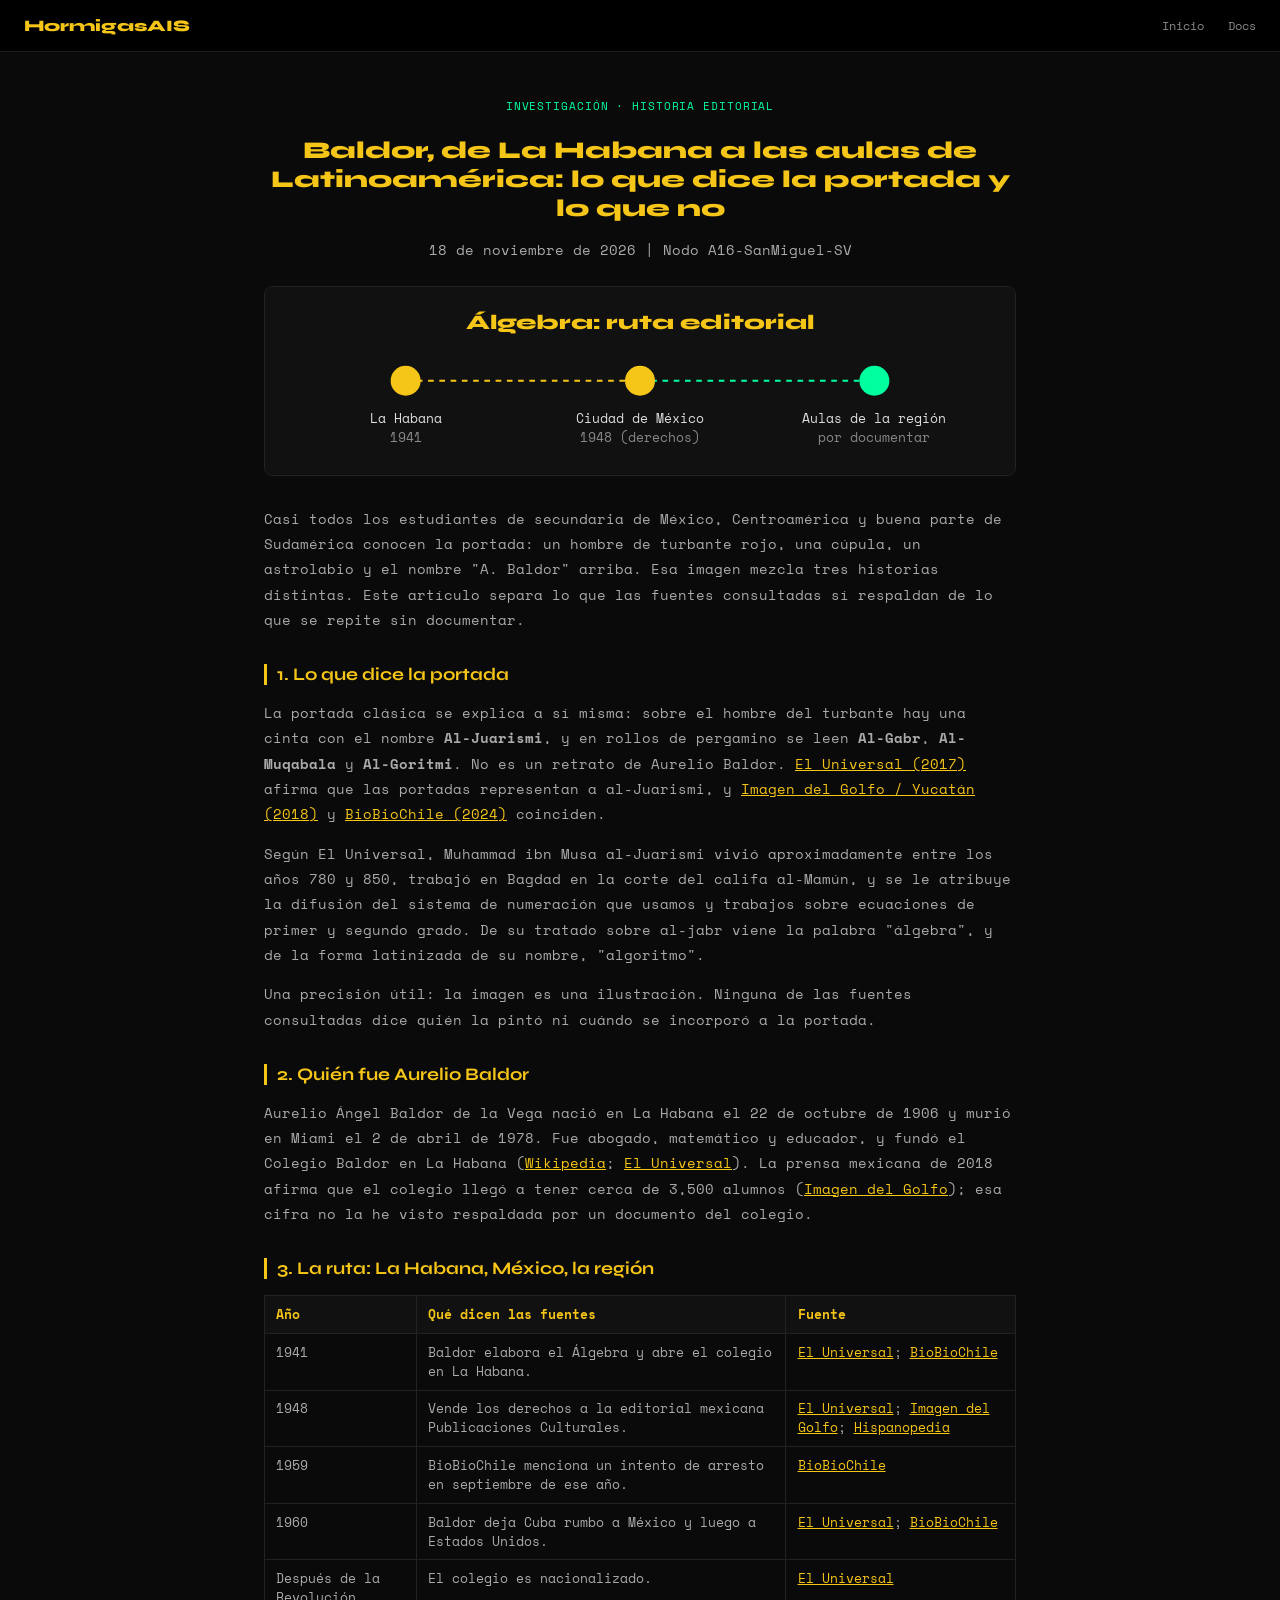
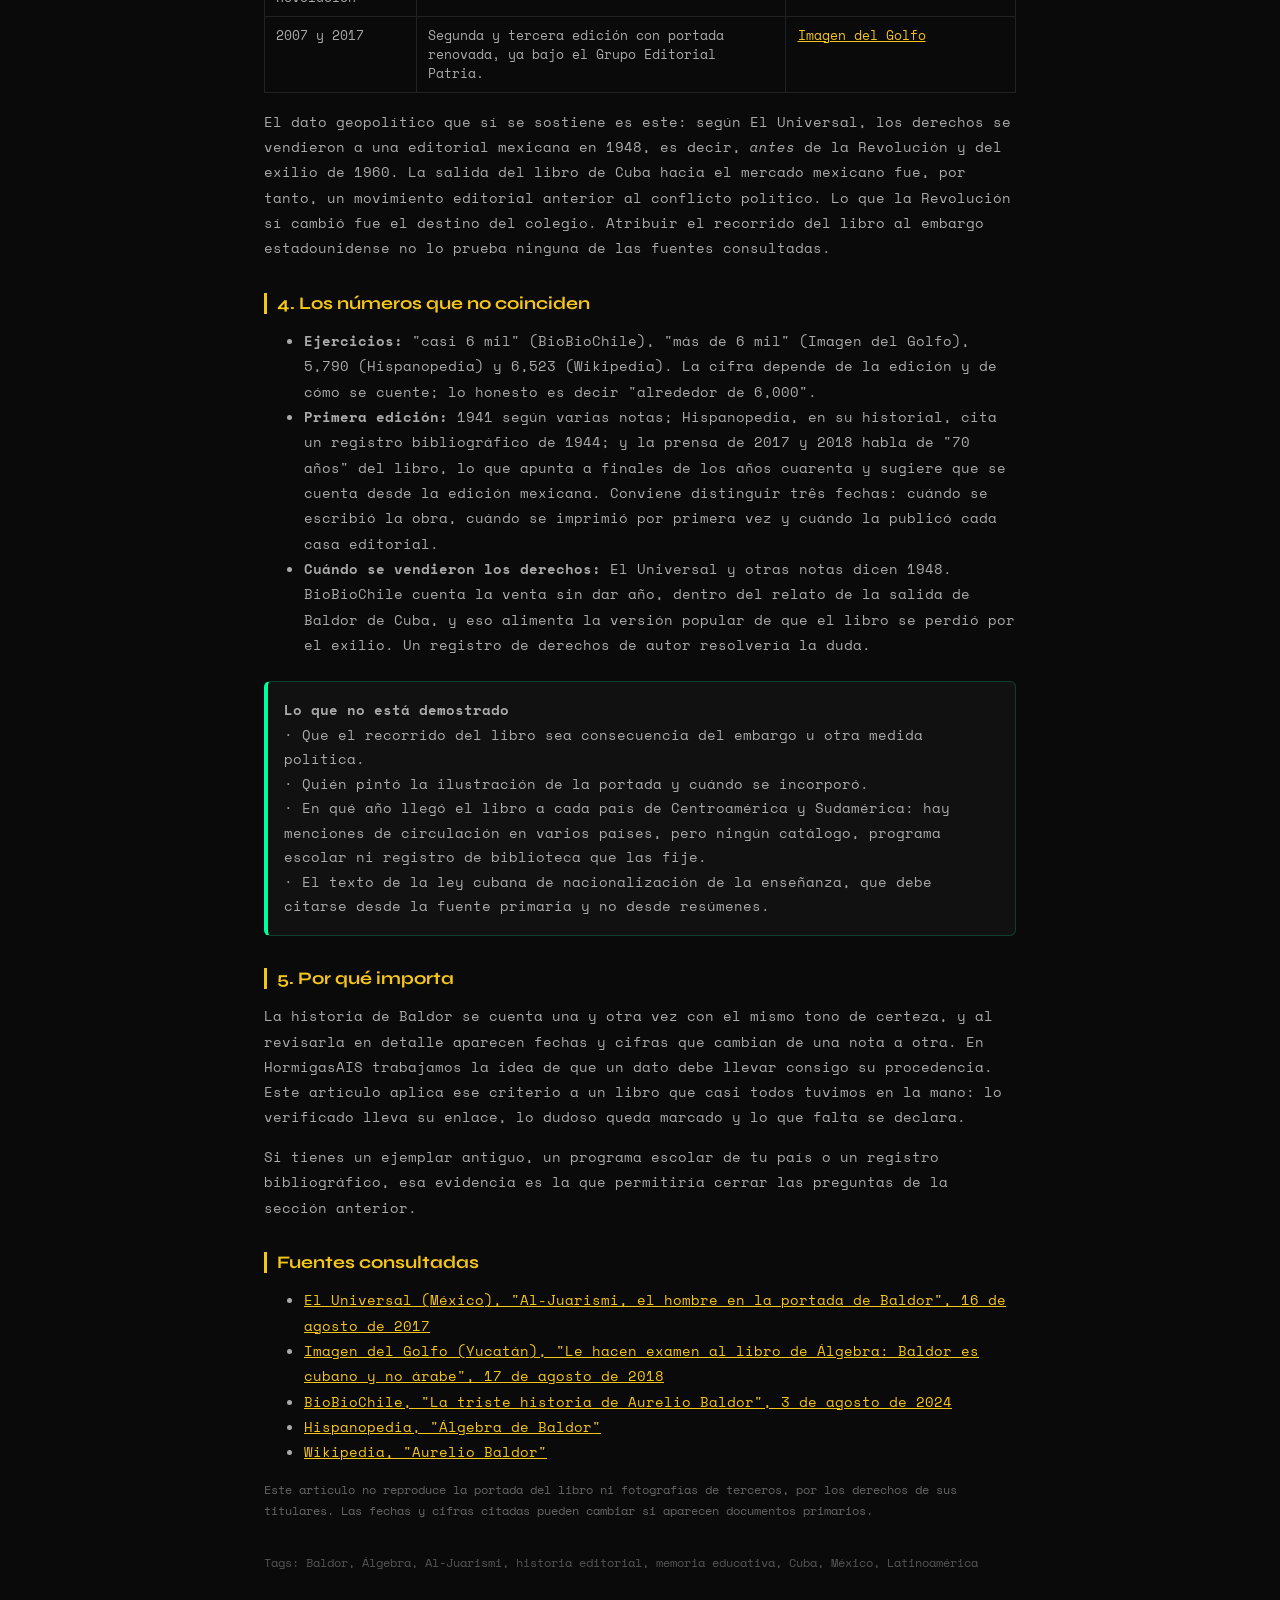
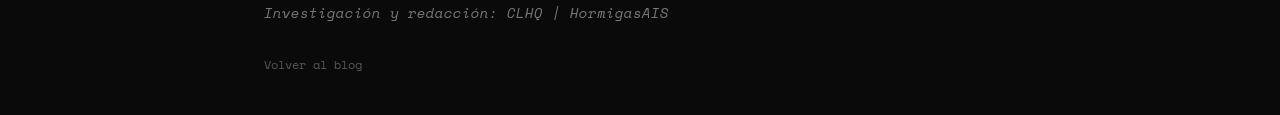
==== posts/baldor-de-la-habana-a-latinoamerica.html @ 8071de7f "docs(blog): añade artículo sobre la historia editorial del Álgebra de Baldor" ====
<!DOCTYPE html>
<html lang="es">
<head>
<meta charset="UTF-8">
<meta name="viewport" content="width=device-width, initial-scale=1.0">
<title>Baldor, de La Habana a las aulas de Latinoamérica: lo que dice la portada y lo que no | HormigasAIS</title>
<meta name="description" content="Qué dicen las fuentes sobre Aurelio Baldor, la portada con Al-Juarismi y el camino del Álgebra de Cuba a México y la región, con lo verificado, lo dudoso y lo pendiente.">
<meta property="og:type" content="article">
<meta property="og:title" content="Baldor, de La Habana a las aulas de Latinoamérica: lo que dice la portada y lo que no">
<meta property="og:description" content="Qué dicen las fuentes sobre Aurelio Baldor, la portada con Al-Juarismi y el camino del Álgebra de Cuba a México y la región, con lo verificado, lo dudoso y lo pendiente.">
<meta property="og:url" content="https://blog.hormigasais.com/posts/baldor-de-la-habana-a-latinoamerica.html">
<link rel="canonical" href="https://blog.hormigasais.com/posts/baldor-de-la-habana-a-latinoamerica.html">
<link rel="stylesheet" href="../assets/style.css">
<link href="https://fonts.googleapis.com/css2?family=Space+Mono:wght@400;700&family=Syne:wght@700;800&display=swap" rel="stylesheet">
<style>
  .post-content { max-width: 800px; margin: 0 auto; padding: 2.5rem 1.5rem; }
  .post-content h1 { font-family: 'Syne', sans-serif; font-weight: 800; color: #f5c518; font-size: 1.5rem; margin-bottom: 0.5rem; }
  .post-content h2 { font-family: 'Syne', sans-serif; color: #f5c518; font-size: 1.1rem; border-left: 3px solid #f5c518; padding-left: 10px; margin-top: 2rem; }
  .post-content p, .post-content ul, .post-content li { color: #aaa; font-size: 0.88rem; line-height: 1.8; }
  .post-content a { color: #f5c518; }
  .post-content figure { margin: 1.5rem 0; }
  .post-content svg { width: 100%; height: auto; border-radius: 8px; border: 1px solid #222; }
  .post-content table { width: 100%; border-collapse: collapse; margin: 1rem 0; font-size: 0.8rem; }
  .post-content th, .post-content td { border: 1px solid #222; padding: 0.55rem 0.7rem; color: #aaa; text-align: left; vertical-align: top; }
  .post-content th { color: #f5c518; background: #111; }
  .note-box { background: #111; border: 1px solid #00ff9f33; border-left: 4px solid #00ff9f; padding: 1rem; border-radius: 6px; margin: 1.5rem 0; font-size: 0.85rem; color: #aaa; line-height: 1.8; }
  .meta-tag { font-size: 0.7rem; text-transform: uppercase; letter-spacing: 0.08em; color: #00ff9f; }
  .post-date { font-size: 0.75rem; color: #555; }
  .tags-box { margin-top: 2rem; font-size: 0.72rem; color: #555; }
</style>
<script type="application/ld+json">
{"@context":"https://schema.org","@type":"Article","headline":"Baldor, de La Habana a las aulas de Latinoamérica: lo que dice la portada y lo que no","description":"Qué dicen las fuentes sobre Aurelio Baldor, la portada con Al-Juarismi y el camino del Álgebra de Cuba a México y la región, con lo verificado, lo dudoso y lo pendiente.","inLanguage":"es","datePublished":"2026-11-18","mainEntityOfPage":"https://blog.hormigasais.com/posts/baldor-de-la-habana-a-latinoamerica.html","author":{"@type":"Person","name":"Cristhiam Leonardo Hernández Quiñonez","url":"https://blog.hormigasais.com/posts/perfil_cto_cristhiam.html"},"publisher":{"@type":"Organization","name":"HormigasAIS","url":"https://hormigasais.com"}}
</script>
</head>
<body>

<nav>
  <a href="https://blog.hormigasais.com" style="font-family:'Syne',sans-serif;font-weight:800;color:#f5c518;text-decoration:none;">HormigasAIS</a>
  <div style="display:flex;gap:1.5rem;">
    <a href="https://hormigasais.com" style="font-size:0.78rem;color:#888;text-decoration:none;">Inicio</a>
    <a href="https://docs.hormigasais.com" style="font-size:0.78rem;color:#888;text-decoration:none;">Docs</a>
  </div>
</nav>

<article class="post-content">
  <header style="text-align: center;">
    <span class="meta-tag">INVESTIGACIÓN · HISTORIA EDITORIAL</span>
    <h1>Baldor, de La Habana a las aulas de Latinoamérica: lo que dice la portada y lo que no</h1>
    <p class="post-date">18 de noviembre de 2026 | Nodo A16-SanMiguel-SV</p>
  </header>

  <figure>
<svg viewBox="0 0 800 200" xmlns="http://www.w3.org/2000/svg" role="img" aria-label="Ruta editorial: La Habana, Ciudad de México, aulas de la región">
  <rect width="800" height="200" fill="#111"/>
  <line x1="150" y1="100" x2="400" y2="100" stroke="#f5c518" stroke-width="2" stroke-dasharray="6 6"/>
  <line x1="400" y1="100" x2="650" y2="100" stroke="#00ff9f" stroke-width="2" stroke-dasharray="6 6"/>
  <circle cx="150" cy="100" r="16" fill="#f5c518"/><circle cx="400" cy="100" r="16" fill="#f5c518"/><circle cx="650" cy="100" r="16" fill="#00ff9f"/>
  <g font-family="Space Mono, monospace" font-size="14" fill="#ddd" text-anchor="middle">
    <text x="150" y="145">La Habana</text><text x="150" y="165" fill="#888">1941</text>
    <text x="400" y="145">Ciudad de México</text><text x="400" y="165" fill="#888">1948 (derechos)</text>
    <text x="650" y="145">Aulas de la región</text><text x="650" y="165" fill="#888">por documentar</text>
  </g>
  <text x="400" y="45" font-family="Syne, sans-serif" font-weight="800" font-size="22" fill="#f5c518" text-anchor="middle">Álgebra: ruta editorial</text>
</svg>
  </figure>

  <p>Casi todos los estudiantes de secundaria de México, Centroamérica y buena parte de Sudamérica conocen la portada: un hombre de turbante rojo, una cúpula, un astrolabio y el nombre "A. Baldor" arriba. Esa imagen mezcla tres historias distintas. Este artículo separa lo que las fuentes consultadas sí respaldan de lo que se repite sin documentar.</p>

  <h2>1. Lo que dice la portada</h2>
  <p>La portada clásica se explica a sí misma: sobre el hombre del turbante hay una cinta con el nombre <strong>Al-Juarismi</strong>, y en rollos de pergamino se leen <strong>Al-Gabr</strong>, <strong>Al-Muqabala</strong> y <strong>Al-Goritmi</strong>. No es un retrato de Aurelio Baldor. <a href="https://www.eluniversal.com.mx/cultura/letras/al-juarismi-el-hombre-en-la-portada-de-baldor/" target="_blank" rel="noopener">El Universal (2017)</a> afirma que las portadas representan a al-Juarismi, y <a href="https://www.yucatan.com.mx/imagen/2018/08/17/le-hacen-examen-al-libro-algebra-baldor-cubano-no-arabe.html" target="_blank" rel="noopener">Imagen del Golfo / Yucatán (2018)</a> y <a href="https://www.biobiochile.cl/noticias/sociedad/historia/2024/08/03/la-triste-historia-de-aurelio-baldor-el-celebre-autor-del-mejor-libro-de-algebra.shtml" target="_blank" rel="noopener">BioBioChile (2024)</a> coinciden.</p>
  <p>Según El Universal, Muhammad ibn Musa al-Juarismi vivió aproximadamente entre los años 780 y 850, trabajó en Bagdad en la corte del califa al-Mamún, y se le atribuye la difusión del sistema de numeración que usamos y trabajos sobre ecuaciones de primer y segundo grado. De su tratado sobre al-jabr viene la palabra "álgebra", y de la forma latinizada de su nombre, "algoritmo".</p>
  <p>Una precisión útil: la imagen es una ilustración. Ninguna de las fuentes consultadas dice quién la pintó ni cuándo se incorporó a la portada.</p>

  <h2>2. Quién fue Aurelio Baldor</h2>
  <p>Aurelio Ángel Baldor de la Vega nació en La Habana el 22 de octubre de 1906 y murió en Miami el 2 de abril de 1978. Fue abogado, matemático y educador, y fundó el Colegio Baldor en La Habana (<a href="https://en.wikipedia.org/wiki/Aurelio_Baldor" target="_blank" rel="noopener">Wikipedia</a>; <a href="https://www.eluniversal.com.mx/cultura/letras/al-juarismi-el-hombre-en-la-portada-de-baldor/" target="_blank" rel="noopener">El Universal</a>). La prensa mexicana de 2018 afirma que el colegio llegó a tener cerca de 3,500 alumnos (<a href="https://www.yucatan.com.mx/imagen/2018/08/17/le-hacen-examen-al-libro-algebra-baldor-cubano-no-arabe.html" target="_blank" rel="noopener">Imagen del Golfo</a>); esa cifra no la he visto respaldada por un documento del colegio.</p>

  <h2>3. La ruta: La Habana, México, la región</h2>
  <table>
    <thead><tr><th>Año</th><th>Qué dicen las fuentes</th><th>Fuente</th></tr></thead>
    <tbody>
      <tr><td>1941</td><td>Baldor elabora el Álgebra y abre el colegio en La Habana.</td><td><a href="https://www.eluniversal.com.mx/cultura/letras/al-juarismi-el-hombre-en-la-portada-de-baldor/" target="_blank" rel="noopener">El Universal</a>; <a href="https://www.biobiochile.cl/noticias/sociedad/historia/2024/08/03/la-triste-historia-de-aurelio-baldor-el-celebre-autor-del-mejor-libro-de-algebra.shtml" target="_blank" rel="noopener">BioBioChile</a></td></tr>
      <tr><td>1948</td><td>Vende los derechos a la editorial mexicana Publicaciones Culturales.</td><td><a href="https://www.eluniversal.com.mx/cultura/letras/al-juarismi-el-hombre-en-la-portada-de-baldor/" target="_blank" rel="noopener">El Universal</a>; <a href="https://www.yucatan.com.mx/imagen/2018/08/17/le-hacen-examen-al-libro-algebra-baldor-cubano-no-arabe.html" target="_blank" rel="noopener">Imagen del Golfo</a>; <a href="https://es.hispanopedia.com/wiki/%C3%81lgebra_de_Baldor" target="_blank" rel="noopener">Hispanopedia</a></td></tr>
      <tr><td>1959</td><td>BioBioChile menciona un intento de arresto en septiembre de ese año.</td><td><a href="https://www.biobiochile.cl/noticias/sociedad/historia/2024/08/03/la-triste-historia-de-aurelio-baldor-el-celebre-autor-del-mejor-libro-de-algebra.shtml" target="_blank" rel="noopener">BioBioChile</a></td></tr>
      <tr><td>1960</td><td>Baldor deja Cuba rumbo a México y luego a Estados Unidos.</td><td><a href="https://www.eluniversal.com.mx/cultura/letras/al-juarismi-el-hombre-en-la-portada-de-baldor/" target="_blank" rel="noopener">El Universal</a>; <a href="https://www.biobiochile.cl/noticias/sociedad/historia/2024/08/03/la-triste-historia-de-aurelio-baldor-el-celebre-autor-del-mejor-libro-de-algebra.shtml" target="_blank" rel="noopener">BioBioChile</a></td></tr>
      <tr><td>Después de la Revolución</td><td>El colegio es nacionalizado.</td><td><a href="https://www.eluniversal.com.mx/cultura/letras/al-juarismi-el-hombre-en-la-portada-de-baldor/" target="_blank" rel="noopener">El Universal</a></td></tr>
      <tr><td>2007 y 2017</td><td>Segunda y tercera edición con portada renovada, ya bajo el Grupo Editorial Patria.</td><td><a href="https://www.yucatan.com.mx/imagen/2018/08/17/le-hacen-examen-al-libro-algebra-baldor-cubano-no-arabe.html" target="_blank" rel="noopener">Imagen del Golfo</a></td></tr>
    </tbody>
  </table>
  <p>El dato geopolítico que sí se sostiene es este: según El Universal, los derechos se vendieron a una editorial mexicana en 1948, es decir, <em>antes</em> de la Revolución y del exilio de 1960. La salida del libro de Cuba hacia el mercado mexicano fue, por tanto, un movimiento editorial anterior al conflicto político. Lo que la Revolución sí cambió fue el destino del colegio. Atribuir el recorrido del libro al embargo estadounidense no lo prueba ninguna de las fuentes consultadas.</p>

  <h2>4. Los números que no coinciden</h2>
  <ul>
    <li><strong>Ejercicios:</strong> "casi 6 mil" (BioBioChile), "más de 6 mil" (Imagen del Golfo), 5,790 (Hispanopedia) y 6,523 (Wikipedia). La cifra depende de la edición y de cómo se cuente; lo honesto es decir "alrededor de 6,000".</li>
    <li><strong>Primera edición:</strong> 1941 según varias notas; Hispanopedia, en su historial, cita un registro bibliográfico de 1944; y la prensa de 2017 y 2018 habla de "70 años" del libro, lo que apunta a finales de los años cuarenta y sugiere que se cuenta desde la edición mexicana. Conviene distinguir três fechas: cuándo se escribió la obra, cuándo se imprimió por primera vez y cuándo la publicó cada casa editorial.</li>
    <li><strong>Cuándo se vendieron los derechos:</strong> El Universal y otras notas dicen 1948. BioBioChile cuenta la venta sin dar año, dentro del relato de la salida de Baldor de Cuba, y eso alimenta la versión popular de que el libro se perdió por el exilio. Un registro de derechos de autor resolvería la duda.</li>
  </ul>

  <div class="note-box">
    <strong>Lo que no está demostrado</strong><br>
    · Que el recorrido del libro sea consecuencia del embargo u otra medida política.<br>
    · Quién pintó la ilustración de la portada y cuándo se incorporó.<br>
    · En qué año llegó el libro a cada país de Centroamérica y Sudamérica: hay menciones de circulación en varios países, pero ningún catálogo, programa escolar ni registro de biblioteca que las fije.<br>
    · El texto de la ley cubana de nacionalización de la enseñanza, que debe citarse desde la fuente primaria y no desde resúmenes.
  </div>

  <h2>5. Por qué importa</h2>
  <p>La historia de Baldor se cuenta una y otra vez con el mismo tono de certeza, y al revisarla en detalle aparecen fechas y cifras que cambian de una nota a otra. En HormigasAIS trabajamos la idea de que un dato debe llevar consigo su procedencia. Este artículo aplica ese criterio a un libro que casi todos tuvimos en la mano: lo verificado lleva su enlace, lo dudoso queda marcado y lo que falta se declara.</p>
  <p>Si tienes un ejemplar antiguo, un programa escolar de tu país o un registro bibliográfico, esa evidencia es la que permitiría cerrar las preguntas de la sección anterior.</p>

  <h2>Fuentes consultadas</h2>
  <ul>
    <li><a href="https://www.eluniversal.com.mx/cultura/letras/al-juarismi-el-hombre-en-la-portada-de-baldor/" target="_blank" rel="noopener">El Universal (México), "Al-Juarismi, el hombre en la portada de Baldor", 16 de agosto de 2017</a></li>
    <li><a href="https://www.yucatan.com.mx/imagen/2018/08/17/le-hacen-examen-al-libro-algebra-baldor-cubano-no-arabe.html" target="_blank" rel="noopener">Imagen del Golfo (Yucatán), "Le hacen examen al libro de Álgebra: Baldor es cubano y no árabe", 17 de agosto de 2018</a></li>
    <li><a href="https://www.biobiochile.cl/noticias/sociedad/historia/2024/08/03/la-triste-historia-de-aurelio-baldor-el-celebre-autor-del-mejor-libro-de-algebra.shtml" target="_blank" rel="noopener">BioBioChile, "La triste historia de Aurelio Baldor", 3 de agosto de 2024</a></li>
    <li><a href="https://es.hispanopedia.com/wiki/%C3%81lgebra_de_Baldor" target="_blank" rel="noopener">Hispanopedia, "Álgebra de Baldor"</a></li>
    <li><a href="https://en.wikipedia.org/wiki/Aurelio_Baldor" target="_blank" rel="noopener">Wikipedia, "Aurelio Baldor"</a></li>
  </ul>
  <p style="font-size:0.75rem;color:#666;">Este artículo no reproduce la portada del libro ni fotografías de terceros, por los derechos de sus titulares. Las fechas y cifras citadas pueden cambiar si aparecen documentos primarios.</p>

  <div class="tags-box">
    Tags: Baldor, Álgebra, Al-Juarismi, historia editorial, memoria educativa, Cuba, México, Latinoamérica
  </div>

  <p style="margin-top: 30px; color: #777; font-size: 0.85rem;">
    <em>Investigación y redacción: CLHQ | HormigasAIS</em>
  </p>

  <a href="../index.html" style="display:inline-block;margin-top:1rem;font-size:0.78rem;color:#555;text-decoration:none;">Volver al blog</a>
</article>
</body>
</html>
---- assets/style.css ----
@import url('https://fonts.googleapis.com/css2?family=Space+Mono:wght@400;700&family=Syne:wght@700;800&display=swap');

* { box-sizing: border-box; }

body {
  background: #0a0a0a;
  color: #e8e8e8;
  font-family: 'Space Mono', monospace;
  margin: 0;
  padding: 0;
}

/* NAV */
nav {
  background: #000;
  border-bottom: 1px solid #1a1a1a;
  padding: 1rem 1.5rem;
  display: flex;
  align-items: center;
  justify-content: space-between;
  position: sticky;
  top: 0;
  z-index: 100;
}
.nav-brand {
  font-family: 'Syne', sans-serif;
  font-weight: 800;
  font-size: 1.1rem;
  color: #f5c518;
  text-decoration: none;
}
.nav-links { display: flex; gap: 1.5rem; }
.nav-links a {
  font-size: 0.78rem;
  color: #888;
  text-decoration: none;
}
.nav-links a:hover { color: #f5c518; }

/* WRAPPER */
.wrapper { max-width: 800px; margin: 0 auto; padding: 3rem 1.5rem; }

/* HEADER */
.blog-header { margin-bottom: 2.5rem; border-bottom: 1px solid #1a1a1a; padding-bottom: 2rem; }
.blog-title {
  font-family: 'Syne', sans-serif;
  font-weight: 800;
  font-size: 1.6rem;
  color: #f5c518;
  margin-bottom: 0.4rem;
}
.blog-subtitle { font-size: 0.8rem; color: #555; }

/* TARJETA DE IDENTIDAD */
.identity-card {
  background: #111;
  border: 1px solid #222;
  border-radius: 12px;
  padding: 1.2rem 1.5rem;
  margin-bottom: 2rem;
  font-size: 0.78rem;
  color: #555;
  display: flex;
  align-items: center;
  gap: 1rem;
}
.identity-card a { color: #f5c518; text-decoration: none; }
.identity-card a:hover { text-decoration: underline; }

/* FEED DE ARTÍCULOS */
#feed { margin-top: 1rem; }

.post-card {
  border: 1px solid #222;
  padding: 1.8rem;
  margin-bottom: 1.5rem;
  border-radius: 12px;
  background: #111;
  transition: border-color 0.2s ease;
}
.post-card:hover { border-color: #f5c518; }

.post-meta {
  font-size: 0.7rem;
  color: #555;
  margin-bottom: 0.6rem;
  text-transform: uppercase;
  letter-spacing: 0.05em;
}
.post-category {
  display: inline-block;
  background: rgba(0,255,159,0.06);
  border: 1px solid rgba(0,255,159,0.2);
  color: #00ff9f;
  border-radius: 4px;
  padding: 0.1rem 0.5rem;
  font-size: 0.65rem;
  margin-left: 0.5rem;
}
.post-title {
  font-family: 'Syne', sans-serif;
  font-weight: 700;
  font-size: 1.1rem;
  color: #fff;
  margin-bottom: 0.8rem;
  line-height: 1.4;
}
.post-excerpt { font-size: 0.8rem; color: #888; line-height: 1.7; margin-bottom: 1rem; }
.post-footer {
  font-size: 0.7rem;
  color: #444;
  border-top: 1px solid #1a1a1a;
  padding-top: 0.8rem;
  margin-top: 1rem;
}

/* FOOTER */
.site-footer {
  font-size: 0.7rem;
  color: #555;
  margin-top: 3rem;
  border-top: 1px solid #1a1a1a;
  padding-top: 1rem;
  text-align: right;
}
.site-footer a { color: #555; text-decoration: none; }
.site-footer a:hover { color: #888; }

/* Estilos para contenido de artículos cargados por JS */
#feed h2 { color: #f5c518; font-family: 'Syne', sans-serif; font-size: 1.2rem; margin-top: 0; }
#feed h3 { color: #f5c518; font-size: 1rem; border-left: 3px solid #f5c518; padding-left: 10px; }
#feed p { color: #888; font-size: 0.82rem; line-height: 1.7; }
#feed code { background: #1a1a1a; padding: 2px 5px; border-radius: 4px; font-size: 0.8rem; }
#feed blockquote, #feed p[style*="italic"] {
  background: #1a1a1a;
  border-left: 2px solid #f5c518;
  padding: 1rem;
  border-radius: 6px;
  font-style: italic;
}
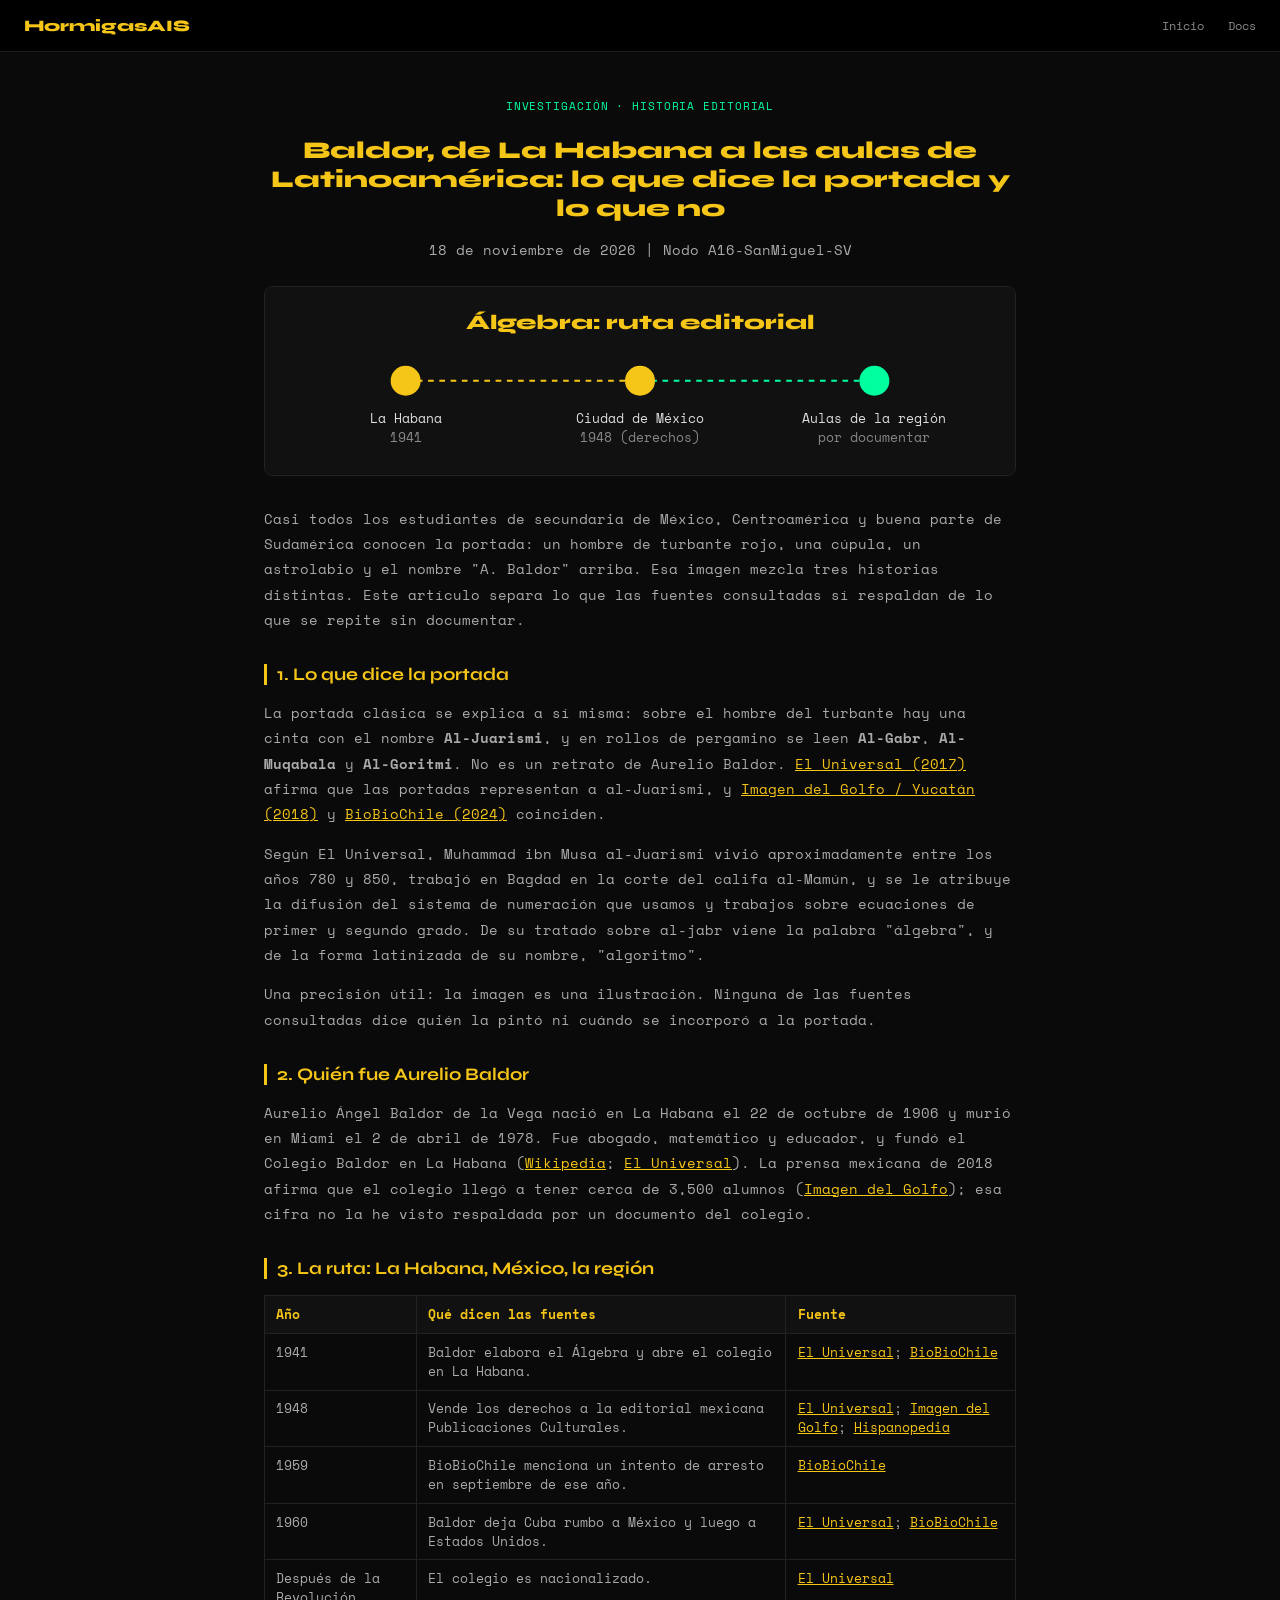
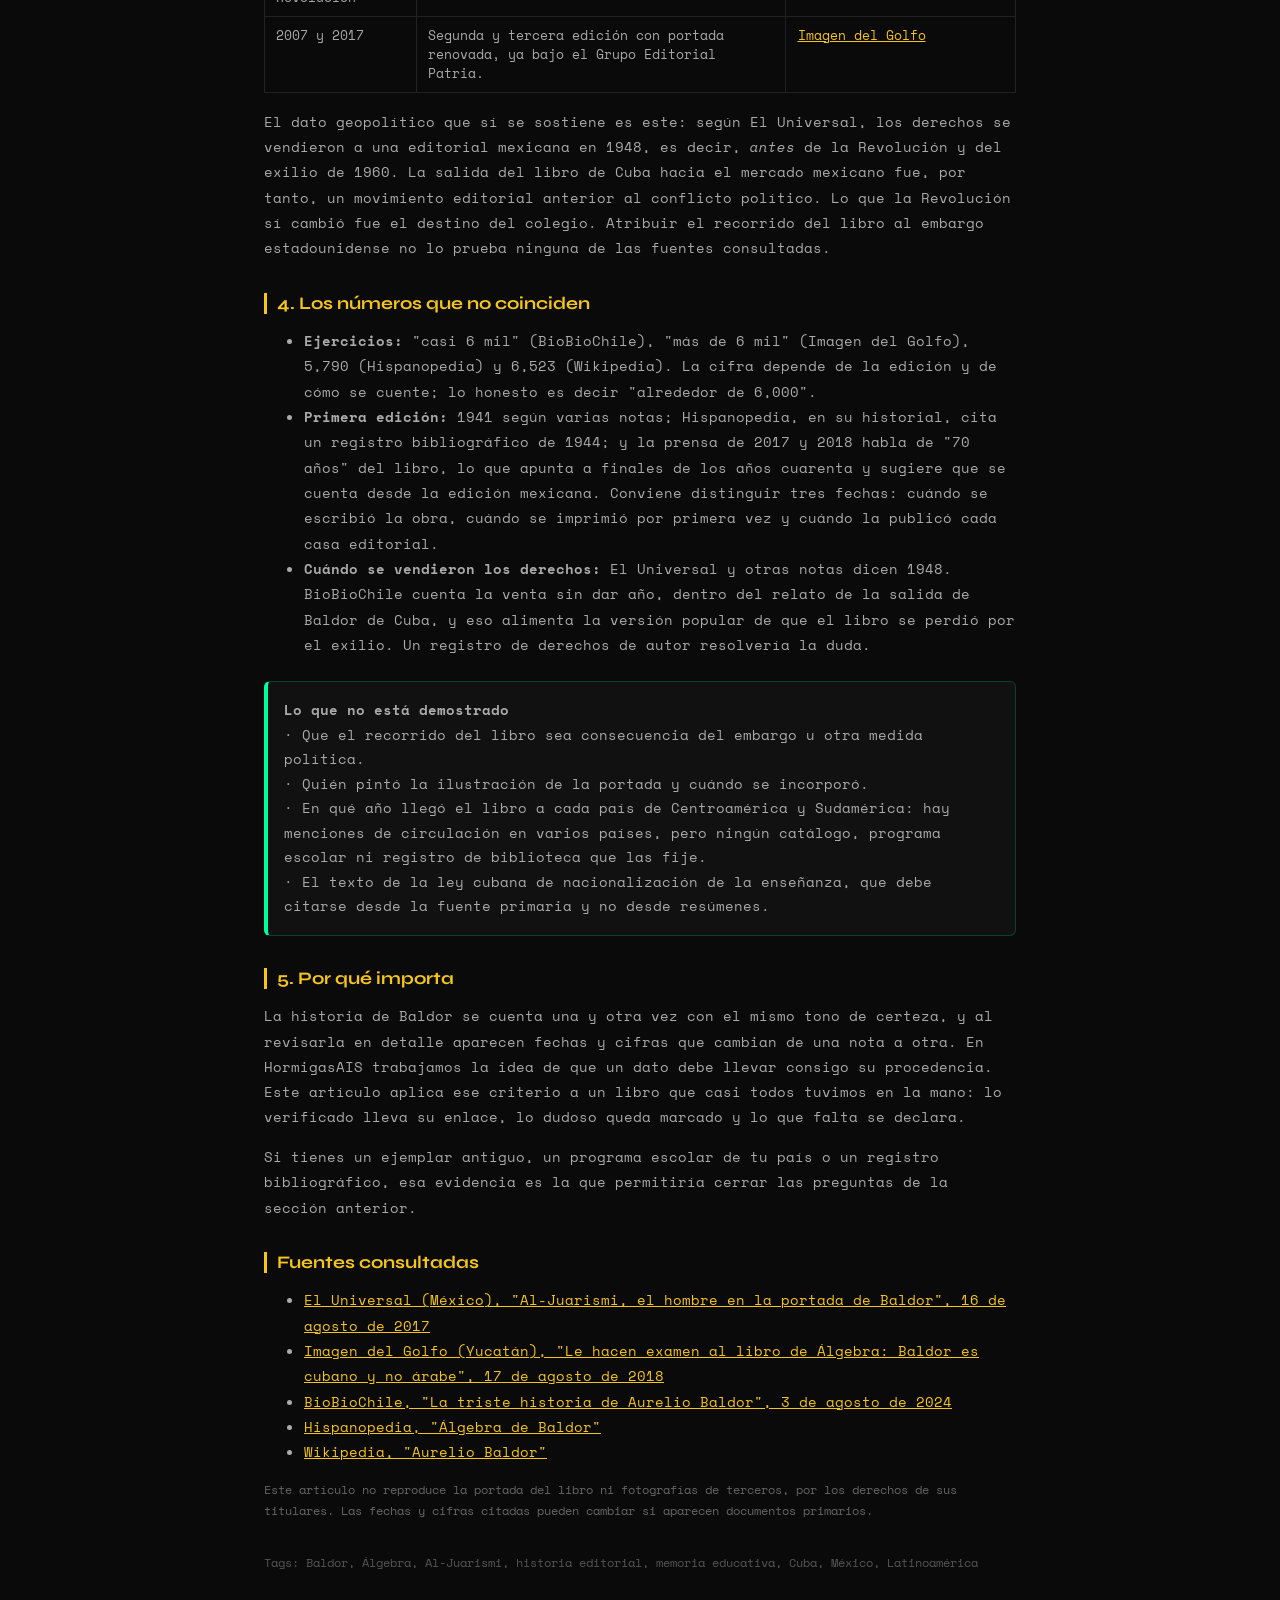
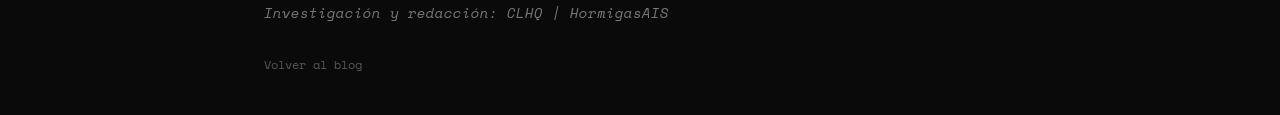
==== commit f6c7218f: "docs(blog): añade artículo sobre la historia editorial del Álgebra de Baldor (v2)" ====
--- a/posts/baldor-de-la-habana-a-latinoamerica.html
+++ b/posts/baldor-de-la-habana-a-latinoamerica.html
@@ -91,7 +91,7 @@
   <h2>4. Los números que no coinciden</h2>
   <ul>
     <li><strong>Ejercicios:</strong> "casi 6 mil" (BioBioChile), "más de 6 mil" (Imagen del Golfo), 5,790 (Hispanopedia) y 6,523 (Wikipedia). La cifra depende de la edición y de cómo se cuente; lo honesto es decir "alrededor de 6,000".</li>
-    <li><strong>Primera edición:</strong> 1941 según varias notas; Hispanopedia, en su historial, cita un registro bibliográfico de 1944; y la prensa de 2017 y 2018 habla de "70 años" del libro, lo que apunta a finales de los años cuarenta y sugiere que se cuenta desde la edición mexicana. Conviene distinguir três fechas: cuándo se escribió la obra, cuándo se imprimió por primera vez y cuándo la publicó cada casa editorial.</li>
+    <li><strong>Primera edición:</strong> 1941 según varias notas; Hispanopedia, en su historial, cita un registro bibliográfico de 1944; y la prensa de 2017 y 2018 habla de "70 años" del libro, lo que apunta a finales de los años cuarenta y sugiere que se cuenta desde la edición mexicana. Conviene distinguir tres fechas: cuándo se escribió la obra, cuándo se imprimió por primera vez y cuándo la publicó cada casa editorial.</li>
     <li><strong>Cuándo se vendieron los derechos:</strong> El Universal y otras notas dicen 1948. BioBioChile cuenta la venta sin dar año, dentro del relato de la salida de Baldor de Cuba, y eso alimenta la versión popular de que el libro se perdió por el exilio. Un registro de derechos de autor resolvería la duda.</li>
   </ul>
 
